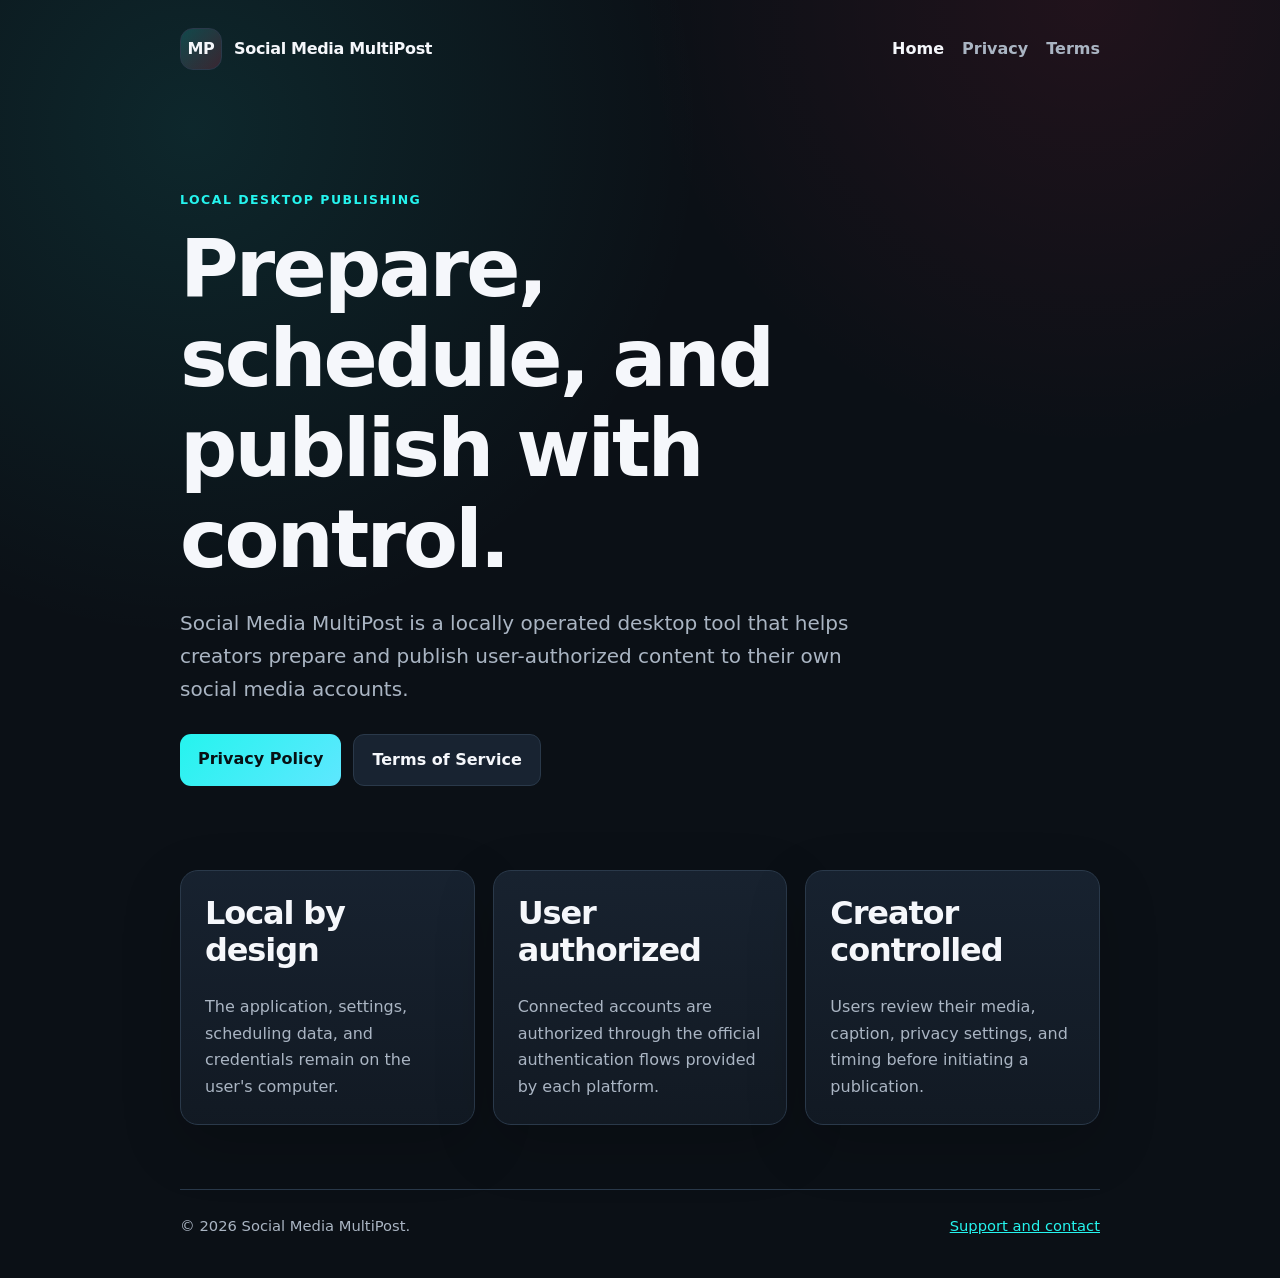
==== index.html @ afbd4df3 "Adiciona site e páginas legais do MultiPost" ====
<!doctype html>
<html lang="en">
<head>
  <meta charset="utf-8">
  <meta name="viewport" content="width=device-width, initial-scale=1">
  <title>Social Media MultiPost</title>
  <meta name="description" content="Official information and legal pages for Social Media MultiPost, a local desktop publishing tool for authorized social accounts.">
  <link rel="stylesheet" href="styles.css">
</head>
<body>
  <header>
    <a class="brand" href="./"><span class="logo">MP</span>Social Media MultiPost</a>
    <nav aria-label="Main navigation">
      <a href="./" aria-current="page">Home</a>
      <a href="privacy.html">Privacy</a>
      <a href="terms.html">Terms</a>
    </nav>
  </header>
  <main>
    <section class="hero">
      <p class="eyebrow">Local desktop publishing</p>
      <h1>Prepare, schedule, and publish with control.</h1>
      <p class="lead">Social Media MultiPost is a locally operated desktop tool that helps creators prepare and publish user-authorized content to their own social media accounts.</p>
      <div class="actions">
        <a class="button" href="privacy.html">Privacy Policy</a>
        <a class="button secondary" href="terms.html">Terms of Service</a>
      </div>
    </section>
    <section class="grid" aria-label="Product features">
      <article class="card"><h2>Local by design</h2><p>The application, settings, scheduling data, and credentials remain on the user's computer.</p></article>
      <article class="card"><h2>User authorized</h2><p>Connected accounts are authorized through the official authentication flows provided by each platform.</p></article>
      <article class="card"><h2>Creator controlled</h2><p>Users review their media, caption, privacy settings, and timing before initiating a publication.</p></article>
    </section>
  </main>
  <footer>
    <p>© 2026 Social Media MultiPost.</p>
    <p><a href="https://github.com/rafaelgarrocho/multipost-pages/issues">Support and contact</a></p>
  </footer>
</body>
</html>
---- styles.css ----
:root {
  color-scheme: dark;
  --bg: #0b1016;
  --panel: #121a24;
  --panel-2: #182331;
  --text: #f5f7fb;
  --muted: #aab5c3;
  --accent: #25f4ee;
  --accent-2: #fe2c55;
  --border: #2a394a;
  --max: 920px;
}
* { box-sizing: border-box; }
html { scroll-behavior: smooth; }
body {
  margin: 0;
  min-height: 100vh;
  background:
    radial-gradient(circle at 15% 10%, rgba(37, 244, 238, .10), transparent 32rem),
    radial-gradient(circle at 85% 0%, rgba(254, 44, 85, .09), transparent 28rem),
    var(--bg);
  color: var(--text);
  font: 16px/1.65 Inter, ui-sans-serif, system-ui, -apple-system, BlinkMacSystemFont, "Segoe UI", sans-serif;
}
a { color: var(--accent); }
a:hover { color: #8ffaf6; }
header, main, footer { width: min(calc(100% - 32px), var(--max)); margin-inline: auto; }
header { display: flex; align-items: center; justify-content: space-between; gap: 24px; padding: 28px 0; }
.brand { display: inline-flex; align-items: center; gap: 12px; color: var(--text); font-weight: 800; text-decoration: none; letter-spacing: -.02em; }
.logo { display: grid; place-items: center; width: 42px; height: 42px; border: 1px solid var(--border); border-radius: 13px; background: linear-gradient(135deg, rgba(37,244,238,.18), rgba(254,44,85,.18)); }
nav { display: flex; gap: 18px; flex-wrap: wrap; }
nav a { color: var(--muted); text-decoration: none; font-weight: 650; }
nav a[aria-current="page"], nav a:hover { color: var(--text); }
.hero { padding: 80px 0 64px; }
.eyebrow { color: var(--accent); font-weight: 800; letter-spacing: .12em; text-transform: uppercase; font-size: .78rem; }
h1, h2 { line-height: 1.13; letter-spacing: -.035em; }
h1 { max-width: 780px; margin: 12px 0 22px; font-size: clamp(2.5rem, 7vw, 5rem); }
h2 { margin-top: 0; font-size: clamp(1.35rem, 3vw, 2rem); }
.lead { max-width: 700px; color: var(--muted); font-size: clamp(1.05rem, 2vw, 1.25rem); }
.grid { display: grid; grid-template-columns: repeat(3, 1fr); gap: 18px; margin: 20px 0 64px; }
.card, .document { border: 1px solid var(--border); border-radius: 18px; background: linear-gradient(180deg, rgba(24,35,49,.94), rgba(18,26,36,.94)); box-shadow: 0 20px 60px rgba(0,0,0,.18); }
.card { padding: 24px; }
.card p { color: var(--muted); margin-bottom: 0; }
.document { padding: clamp(24px, 5vw, 54px); margin: 44px 0 64px; }
.document h1 { font-size: clamp(2.2rem, 5vw, 3.7rem); }
.document h2 { margin-top: 42px; }
.document p, .document li { color: #c6cfda; }
.document strong { color: var(--text); }
.notice { padding: 16px 18px; margin: 24px 0; border-left: 3px solid var(--accent); border-radius: 8px; background: rgba(37,244,238,.07); color: #d8fffd; }
.actions { display: flex; flex-wrap: wrap; gap: 12px; margin-top: 28px; }
.button { display: inline-flex; padding: 12px 18px; border-radius: 11px; background: linear-gradient(135deg, var(--accent), #5ee7ff); color: #071014; font-weight: 850; text-decoration: none; }
.button.secondary { border: 1px solid var(--border); background: var(--panel-2); color: var(--text); }
footer { display: flex; justify-content: space-between; gap: 18px; flex-wrap: wrap; padding: 24px 0 40px; border-top: 1px solid var(--border); color: var(--muted); font-size: .92rem; }
footer p { margin: 0; }
@media (max-width: 760px) {
  header { align-items: flex-start; flex-direction: column; }
  .hero { padding-top: 48px; }
  .grid { grid-template-columns: 1fr; }
}
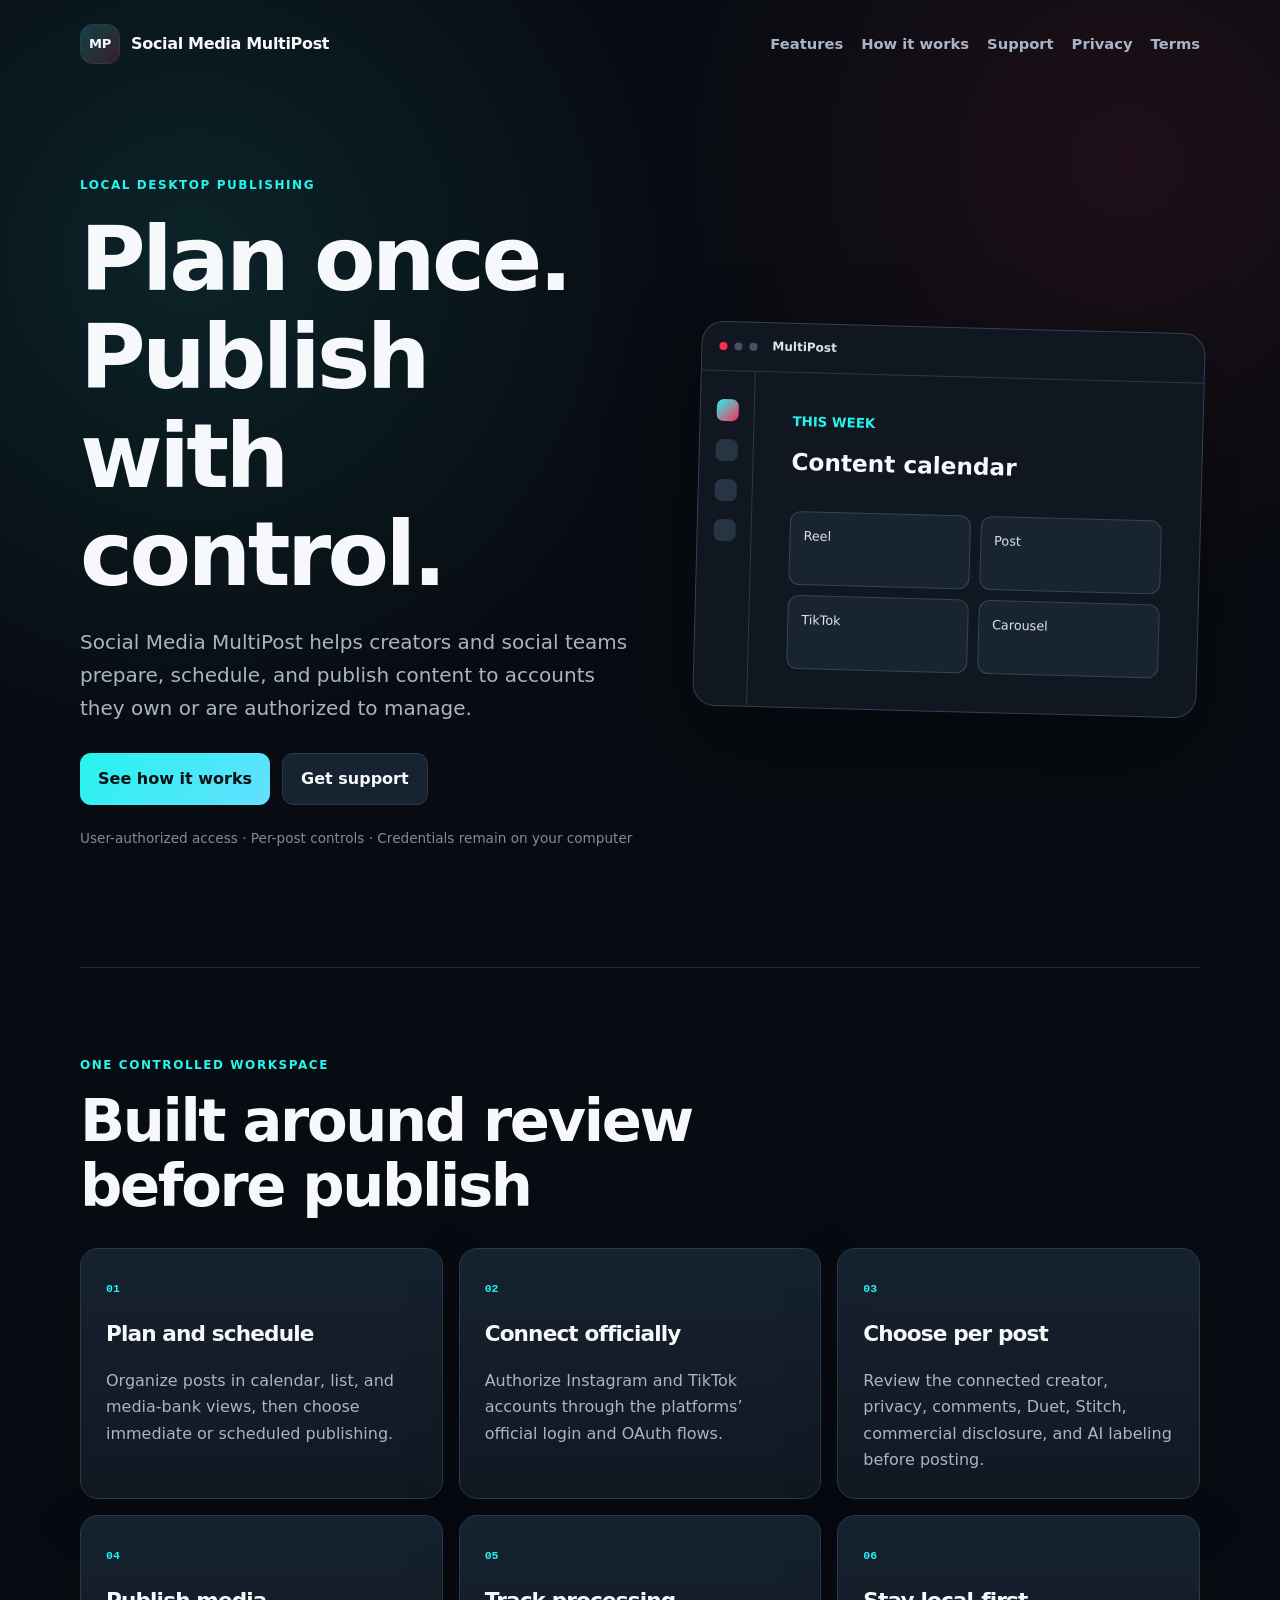
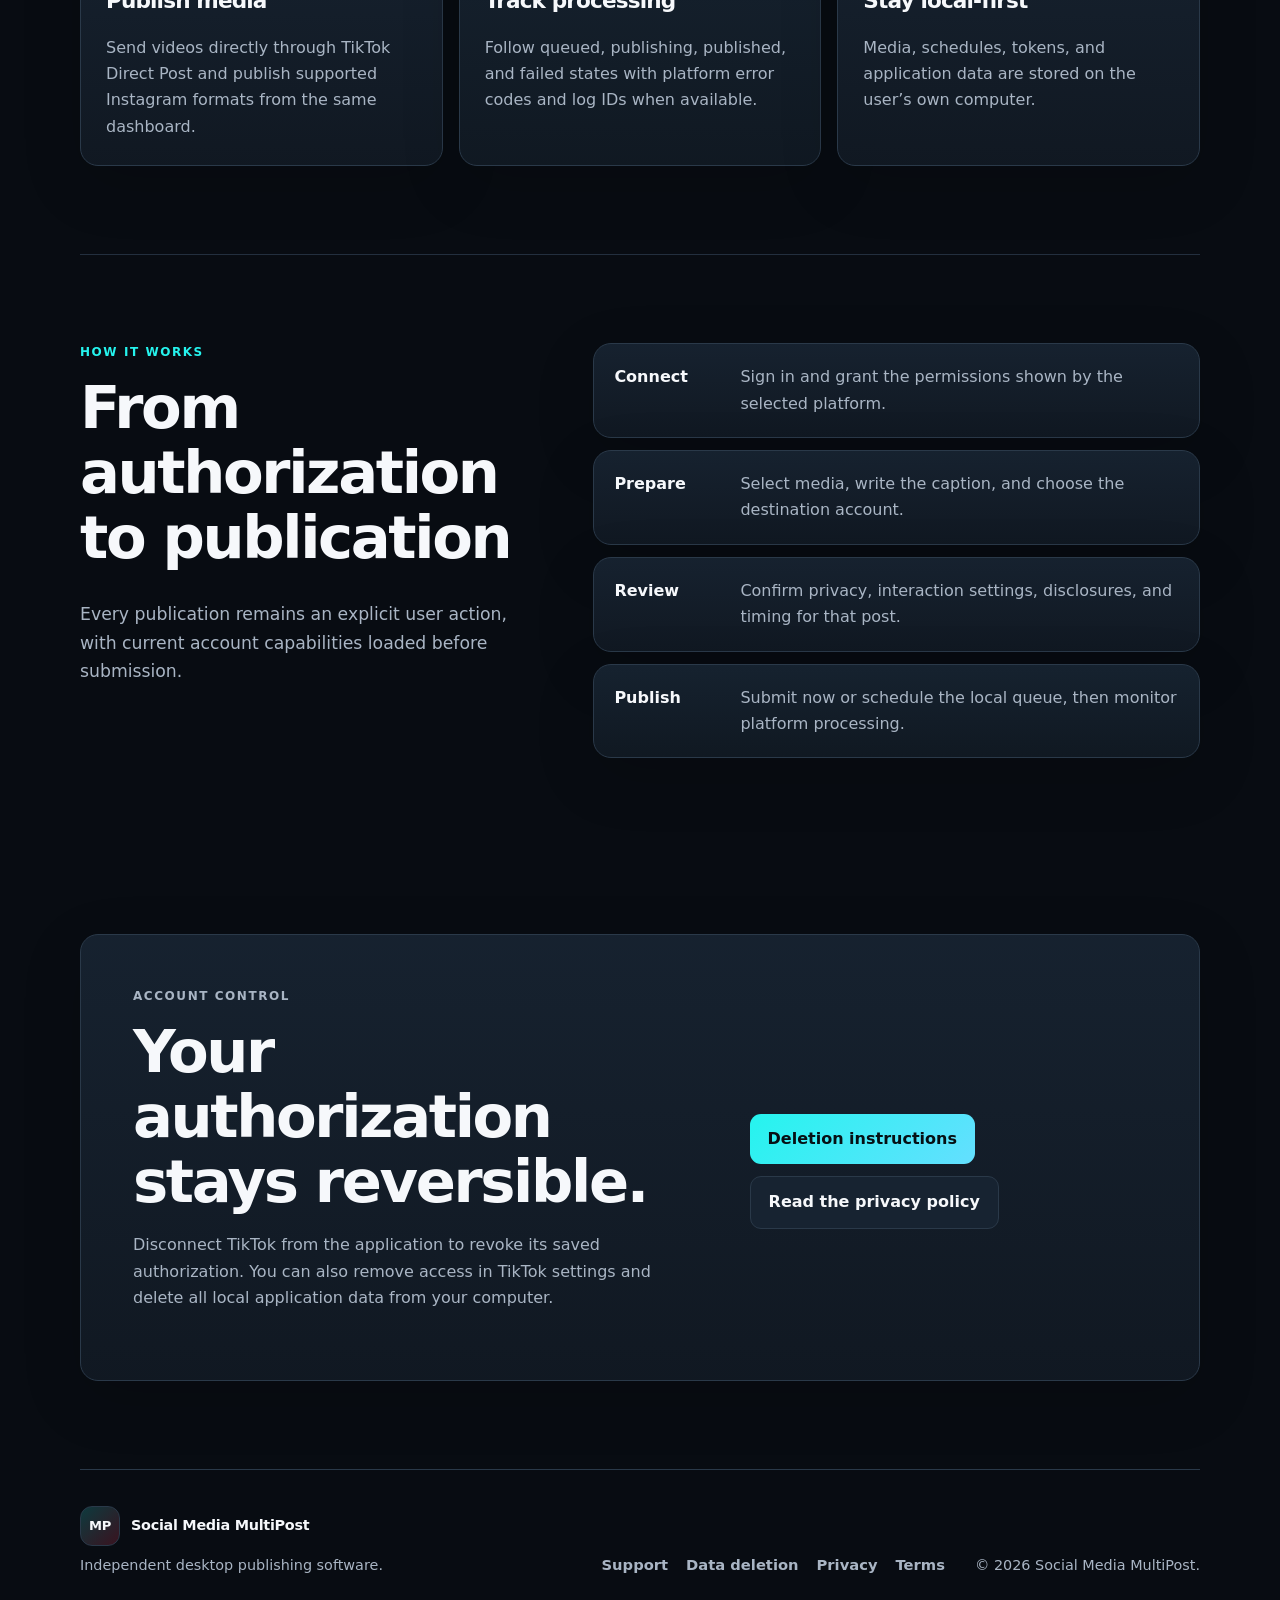
==== commit 7a976097: "Expande site público para revisão do TikTok" ====
--- a/index.html
+++ b/index.html
@@ -3,38 +3,43 @@
 <head>
   <meta charset="utf-8">
   <meta name="viewport" content="width=device-width, initial-scale=1">
-  <title>Social Media MultiPost</title>
-  <meta name="description" content="Official information and legal pages for Social Media MultiPost, a local desktop publishing tool for authorized social accounts.">
+  <title>Social Media MultiPost — Desktop publishing for creators</title>
+  <meta name="description" content="Prepare, schedule, and publish user-authorized Instagram and TikTok content from one local desktop workspace.">
   <link rel="stylesheet" href="styles.css">
 </head>
 <body>
-  <header>
-    <a class="brand" href="./"><span class="logo">MP</span>Social Media MultiPost</a>
-    <nav aria-label="Main navigation">
-      <a href="./" aria-current="page">Home</a>
-      <a href="privacy.html">Privacy</a>
-      <a href="terms.html">Terms</a>
-    </nav>
+  <header class="site-header">
+    <a class="brand" href="./"><span class="logo">MP</span><span>Social Media MultiPost</span></a>
+    <nav aria-label="Main navigation"><a href="#features">Features</a><a href="#workflow">How it works</a><a href="support.html">Support</a><a href="privacy.html">Privacy</a><a href="terms.html">Terms</a></nav>
   </header>
   <main>
     <section class="hero">
-      <p class="eyebrow">Local desktop publishing</p>
-      <h1>Prepare, schedule, and publish with control.</h1>
-      <p class="lead">Social Media MultiPost is a locally operated desktop tool that helps creators prepare and publish user-authorized content to their own social media accounts.</p>
-      <div class="actions">
-        <a class="button" href="privacy.html">Privacy Policy</a>
-        <a class="button secondary" href="terms.html">Terms of Service</a>
+      <div>
+        <p class="eyebrow">Local desktop publishing</p>
+        <h1>Plan once. Publish with control.</h1>
+        <p class="lead">Social Media MultiPost helps creators and social teams prepare, schedule, and publish content to accounts they own or are authorized to manage.</p>
+        <div class="actions"><a class="button" href="#workflow">See how it works</a><a class="button secondary" href="support.html">Get support</a></div>
+        <p class="trust-line">User-authorized access · Per-post controls · Credentials remain on your computer</p>
+      </div>
+      <div class="app-preview" aria-label="Product workflow preview"><div class="preview-top"><span></span><span></span><span></span><b>MultiPost</b></div><div class="preview-body"><aside><i class="active"></i><i></i><i></i><i></i></aside><div class="preview-content"><small>THIS WEEK</small><strong>Content calendar</strong><div class="calendar-cards"><span>Reel</span><span>Post</span><span>TikTok</span><span>Carousel</span></div></div></div></div>
+    </section>
+    <section id="features" class="section-block">
+      <p class="eyebrow">One controlled workspace</p><h2>Built around review before publish</h2>
+      <div class="grid">
+        <article class="card"><span class="card-icon">01</span><h3>Plan and schedule</h3><p>Organize posts in calendar, list, and media-bank views, then choose immediate or scheduled publishing.</p></article>
+        <article class="card"><span class="card-icon">02</span><h3>Connect officially</h3><p>Authorize Instagram and TikTok accounts through the platforms’ official login and OAuth flows.</p></article>
+        <article class="card"><span class="card-icon">03</span><h3>Choose per post</h3><p>Review the connected creator, privacy, comments, Duet, Stitch, commercial disclosure, and AI labeling before posting.</p></article>
+        <article class="card"><span class="card-icon">04</span><h3>Publish media</h3><p>Send videos directly through TikTok Direct Post and publish supported Instagram formats from the same dashboard.</p></article>
+        <article class="card"><span class="card-icon">05</span><h3>Track processing</h3><p>Follow queued, publishing, published, and failed states with platform error codes and log IDs when available.</p></article>
+        <article class="card"><span class="card-icon">06</span><h3>Stay local-first</h3><p>Media, schedules, tokens, and application data are stored on the user’s own computer.</p></article>
       </div>
     </section>
-    <section class="grid" aria-label="Product features">
-      <article class="card"><h2>Local by design</h2><p>The application, settings, scheduling data, and credentials remain on the user's computer.</p></article>
-      <article class="card"><h2>User authorized</h2><p>Connected accounts are authorized through the official authentication flows provided by each platform.</p></article>
-      <article class="card"><h2>Creator controlled</h2><p>Users review their media, caption, privacy settings, and timing before initiating a publication.</p></article>
+    <section id="workflow" class="section-block split">
+      <div><p class="eyebrow">How it works</p><h2>From authorization to publication</h2><p class="lead compact">Every publication remains an explicit user action, with current account capabilities loaded before submission.</p></div>
+      <ol class="steps"><li><b>Connect</b><span>Sign in and grant the permissions shown by the selected platform.</span></li><li><b>Prepare</b><span>Select media, write the caption, and choose the destination account.</span></li><li><b>Review</b><span>Confirm privacy, interaction settings, disclosures, and timing for that post.</span></li><li><b>Publish</b><span>Submit now or schedule the local queue, then monitor platform processing.</span></li></ol>
     </section>
+    <section class="section-block safety"><div><p class="eyebrow">Account control</p><h2>Your authorization stays reversible.</h2><p>Disconnect TikTok from the application to revoke its saved authorization. You can also remove access in TikTok settings and delete all local application data from your computer.</p></div><div class="actions"><a class="button" href="data-deletion.html">Deletion instructions</a><a class="button secondary" href="privacy.html">Read the privacy policy</a></div></section>
   </main>
-  <footer>
-    <p>© 2026 Social Media MultiPost.</p>
-    <p><a href="https://github.com/rafaelgarrocho/multipost-pages/issues">Support and contact</a></p>
-  </footer>
+  <footer><div><a class="brand" href="./"><span class="logo">MP</span><span>Social Media MultiPost</span></a><p>Independent desktop publishing software.</p></div><div class="footer-links"><a href="support.html">Support</a><a href="data-deletion.html">Data deletion</a><a href="privacy.html">Privacy</a><a href="terms.html">Terms</a></div><p>© 2026 Social Media MultiPost.</p></footer>
 </body>
 </html>
--- a/styles.css
+++ b/styles.css
@@ -1,59 +1 @@
-:root {
-  color-scheme: dark;
-  --bg: #0b1016;
-  --panel: #121a24;
-  --panel-2: #182331;
-  --text: #f5f7fb;
-  --muted: #aab5c3;
-  --accent: #25f4ee;
-  --accent-2: #fe2c55;
-  --border: #2a394a;
-  --max: 920px;
-}
-* { box-sizing: border-box; }
-html { scroll-behavior: smooth; }
-body {
-  margin: 0;
-  min-height: 100vh;
-  background:
-    radial-gradient(circle at 15% 10%, rgba(37, 244, 238, .10), transparent 32rem),
-    radial-gradient(circle at 85% 0%, rgba(254, 44, 85, .09), transparent 28rem),
-    var(--bg);
-  color: var(--text);
-  font: 16px/1.65 Inter, ui-sans-serif, system-ui, -apple-system, BlinkMacSystemFont, "Segoe UI", sans-serif;
-}
-a { color: var(--accent); }
-a:hover { color: #8ffaf6; }
-header, main, footer { width: min(calc(100% - 32px), var(--max)); margin-inline: auto; }
-header { display: flex; align-items: center; justify-content: space-between; gap: 24px; padding: 28px 0; }
-.brand { display: inline-flex; align-items: center; gap: 12px; color: var(--text); font-weight: 800; text-decoration: none; letter-spacing: -.02em; }
-.logo { display: grid; place-items: center; width: 42px; height: 42px; border: 1px solid var(--border); border-radius: 13px; background: linear-gradient(135deg, rgba(37,244,238,.18), rgba(254,44,85,.18)); }
-nav { display: flex; gap: 18px; flex-wrap: wrap; }
-nav a { color: var(--muted); text-decoration: none; font-weight: 650; }
-nav a[aria-current="page"], nav a:hover { color: var(--text); }
-.hero { padding: 80px 0 64px; }
-.eyebrow { color: var(--accent); font-weight: 800; letter-spacing: .12em; text-transform: uppercase; font-size: .78rem; }
-h1, h2 { line-height: 1.13; letter-spacing: -.035em; }
-h1 { max-width: 780px; margin: 12px 0 22px; font-size: clamp(2.5rem, 7vw, 5rem); }
-h2 { margin-top: 0; font-size: clamp(1.35rem, 3vw, 2rem); }
-.lead { max-width: 700px; color: var(--muted); font-size: clamp(1.05rem, 2vw, 1.25rem); }
-.grid { display: grid; grid-template-columns: repeat(3, 1fr); gap: 18px; margin: 20px 0 64px; }
-.card, .document { border: 1px solid var(--border); border-radius: 18px; background: linear-gradient(180deg, rgba(24,35,49,.94), rgba(18,26,36,.94)); box-shadow: 0 20px 60px rgba(0,0,0,.18); }
-.card { padding: 24px; }
-.card p { color: var(--muted); margin-bottom: 0; }
-.document { padding: clamp(24px, 5vw, 54px); margin: 44px 0 64px; }
-.document h1 { font-size: clamp(2.2rem, 5vw, 3.7rem); }
-.document h2 { margin-top: 42px; }
-.document p, .document li { color: #c6cfda; }
-.document strong { color: var(--text); }
-.notice { padding: 16px 18px; margin: 24px 0; border-left: 3px solid var(--accent); border-radius: 8px; background: rgba(37,244,238,.07); color: #d8fffd; }
-.actions { display: flex; flex-wrap: wrap; gap: 12px; margin-top: 28px; }
-.button { display: inline-flex; padding: 12px 18px; border-radius: 11px; background: linear-gradient(135deg, var(--accent), #5ee7ff); color: #071014; font-weight: 850; text-decoration: none; }
-.button.secondary { border: 1px solid var(--border); background: var(--panel-2); color: var(--text); }
-footer { display: flex; justify-content: space-between; gap: 18px; flex-wrap: wrap; padding: 24px 0 40px; border-top: 1px solid var(--border); color: var(--muted); font-size: .92rem; }
-footer p { margin: 0; }
-@media (max-width: 760px) {
-  header { align-items: flex-start; flex-direction: column; }
-  .hero { padding-top: 48px; }
-  .grid { grid-template-columns: 1fr; }
-}
+:root{color-scheme:dark;--bg:#080c12;--panel:#111923;--panel2:#172331;--text:#f6f8fb;--muted:#a9b5c4;--accent:#25f4ee;--accent2:#fe2c55;--border:#2a3949;--max:1120px}*{box-sizing:border-box}html{scroll-behavior:smooth}body{margin:0;min-height:100vh;background:radial-gradient(circle at 15% 8%,rgba(37,244,238,.1),transparent 30rem),radial-gradient(circle at 88% 5%,rgba(254,44,85,.09),transparent 28rem),var(--bg);color:var(--text);font:16px/1.65 Inter,ui-sans-serif,system-ui,-apple-system,BlinkMacSystemFont,"Segoe UI",sans-serif}a{color:var(--accent)}a:hover{color:#9afff9}.site-header,main,footer{width:min(calc(100% - 32px),var(--max));margin-inline:auto}.site-header{display:flex;align-items:center;justify-content:space-between;gap:24px;padding:24px 0}.brand{display:inline-flex;align-items:center;gap:11px;color:var(--text);font-weight:850;text-decoration:none;letter-spacing:-.02em}.logo{display:grid;place-items:center;width:40px;height:40px;border:1px solid var(--border);border-radius:12px;background:linear-gradient(135deg,rgba(37,244,238,.2),rgba(254,44,85,.2));font-size:.82rem}nav,.footer-links{display:flex;gap:18px;flex-wrap:wrap}nav a,.footer-links a{color:var(--muted);text-decoration:none;font-weight:650;font-size:.92rem}nav a:hover,.footer-links a:hover{color:var(--text)}.hero{display:grid;grid-template-columns:1.05fr .95fr;align-items:center;gap:60px;padding:88px 0 104px}.eyebrow{margin:0;color:var(--accent);font-weight:850;letter-spacing:.13em;text-transform:uppercase;font-size:.75rem}h1,h2,h3{line-height:1.1;letter-spacing:-.04em}h1{max-width:680px;margin:14px 0 22px;font-size:clamp(3rem,7vw,5.7rem)}h2{max-width:700px;margin:12px 0 30px;font-size:clamp(2.1rem,5vw,3.7rem)}h3{font-size:1.35rem}.lead{max-width:650px;color:var(--muted);font-size:clamp(1.05rem,2vw,1.25rem)}.lead.compact{font-size:1.08rem}.actions{display:flex;flex-wrap:wrap;gap:12px;margin-top:28px}.button{display:inline-flex;align-items:center;justify-content:center;padding:12px 18px;border-radius:11px;background:linear-gradient(135deg,var(--accent),#64dfff);color:#061014;font-weight:850;text-decoration:none}.button.secondary{border:1px solid var(--border);background:var(--panel2);color:var(--text)}.trust-line{margin-top:22px;color:#7f8b99;font-size:.85rem}.app-preview{overflow:hidden;border:1px solid #324151;border-radius:22px;background:#101720;box-shadow:0 36px 90px rgba(0,0,0,.42);transform:rotate(1.5deg)}.preview-top{display:flex;align-items:center;gap:7px;padding:14px 17px;border-bottom:1px solid var(--border);color:#dce4ec}.preview-top span{width:8px;height:8px;border-radius:50%;background:#445365}.preview-top span:first-child{background:var(--accent2)}.preview-top b{margin-left:8px;font-size:.75rem}.preview-body{display:grid;grid-template-columns:54px 1fr;min-height:330px}.preview-body aside{display:grid;align-content:start;justify-items:center;gap:18px;padding:28px 0;border-right:1px solid var(--border)}.preview-body aside i{width:22px;height:22px;border-radius:7px;background:#263443}.preview-body aside i.active{background:linear-gradient(135deg,var(--accent),var(--accent2))}.preview-content{display:grid;align-content:start;gap:10px;padding:38px}.preview-content small{color:var(--accent);font-weight:800}.preview-content>strong{font-size:1.45rem}.calendar-cards{display:grid;grid-template-columns:repeat(2,1fr);gap:10px;margin-top:20px}.calendar-cards span{min-height:74px;padding:13px;border:1px solid #344454;border-radius:11px;background:#192431;color:#dbe2eb;font-size:.8rem}.section-block{padding:88px 0;border-top:1px solid rgba(42,57,73,.8)}.grid{display:grid;grid-template-columns:repeat(3,1fr);gap:16px}.card,.document,.steps li,.safety{border:1px solid var(--border);border-radius:18px;background:linear-gradient(180deg,rgba(23,35,49,.94),rgba(17,25,35,.94));box-shadow:0 18px 60px rgba(0,0,0,.15)}.card{padding:25px}.card p{color:var(--muted);margin-bottom:0}.card-icon{color:var(--accent);font:800 .72rem/1 monospace}.split{display:grid;grid-template-columns:.85fr 1.15fr;gap:65px}.steps{display:grid;gap:12px;margin:0;padding:0;list-style:none}.steps li{display:grid;grid-template-columns:110px 1fr;gap:16px;padding:20px}.steps li span{color:var(--muted)}.safety{display:flex;align-items:center;justify-content:space-between;gap:45px;margin:88px auto;padding:clamp(26px,5vw,52px)}.safety h2{margin-bottom:18px}.safety p{max-width:660px;color:var(--muted)}.document{max-width:880px;margin:48px auto 76px;padding:clamp(24px,6vw,62px)}.document h1{font-size:clamp(2.5rem,6vw,4.5rem)}.document h2{margin-top:42px;font-size:1.55rem}.document p,.document li{color:#c6cfda}.document strong{color:var(--text)}.notice{padding:16px 18px;margin:25px 0;border-left:3px solid var(--accent);border-radius:8px;background:rgba(37,244,238,.07);color:#d8fffd}.support-grid{display:grid;grid-template-columns:repeat(2,1fr);gap:16px}.support-card{padding:22px;border:1px solid var(--border);border-radius:14px;background:var(--panel)}code{padding:.12rem .35rem;border-radius:5px;background:#202b38;color:#d7fffc}footer{display:grid;grid-template-columns:1fr auto auto;align-items:end;gap:30px;padding:36px 0 50px;border-top:1px solid var(--border);color:var(--muted);font-size:.9rem}footer p{margin:8px 0 0}@media(max-width:850px){.site-header{align-items:flex-start;flex-direction:column}.hero,.split{grid-template-columns:1fr}.hero{gap:48px;padding-top:50px}.grid{grid-template-columns:1fr 1fr}.safety{align-items:flex-start;flex-direction:column}footer{grid-template-columns:1fr}.app-preview{transform:none}}@media(max-width:580px){.grid,.support-grid{grid-template-columns:1fr}.steps li{grid-template-columns:1fr}.preview-body{min-height:260px}.preview-content{padding:24px}.section-block{padding:64px 0}}
